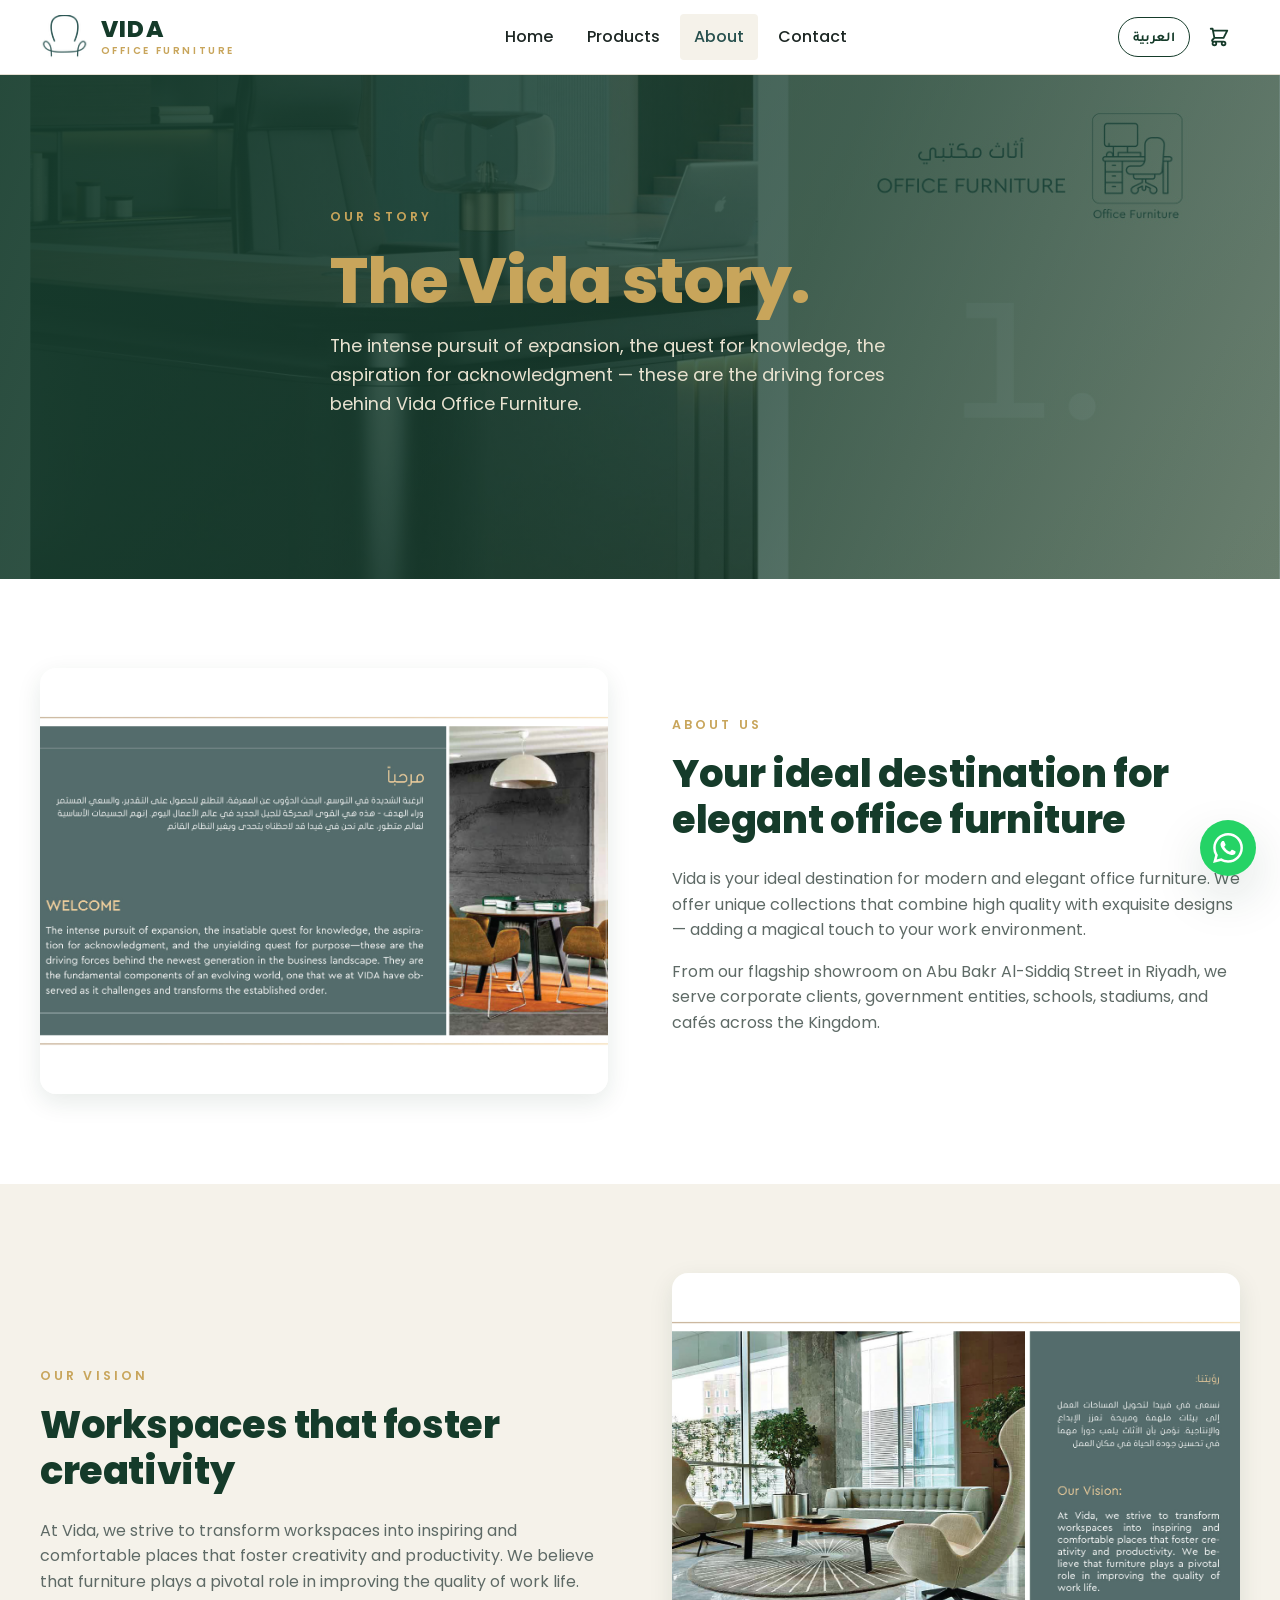
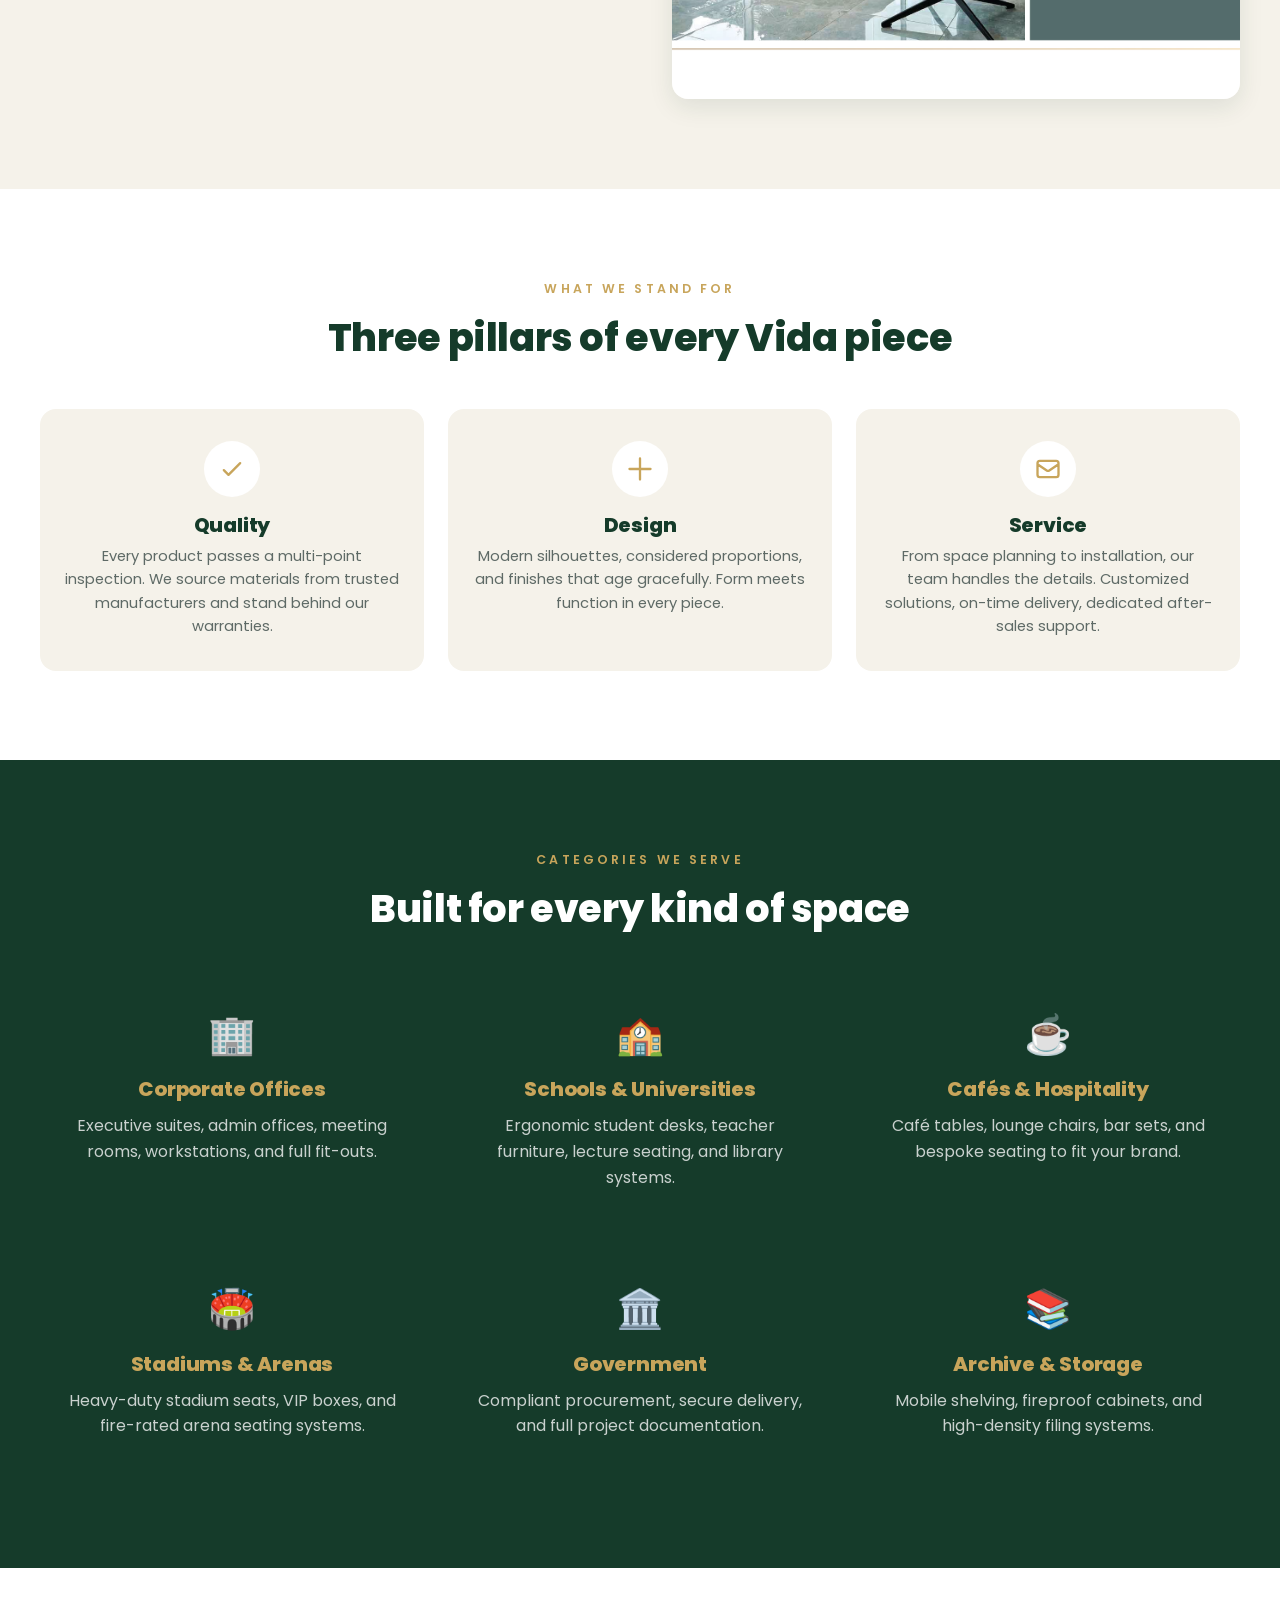
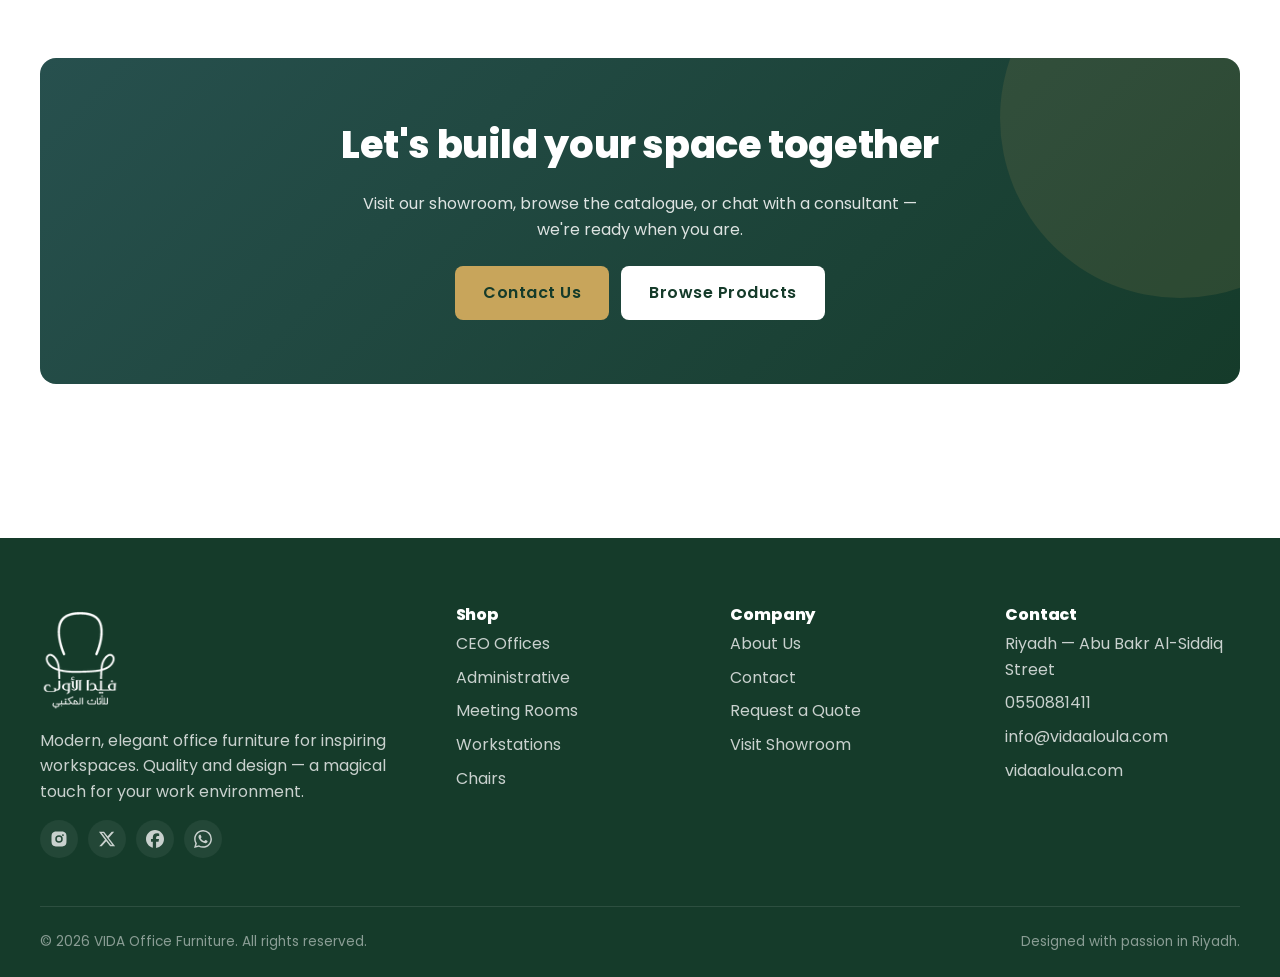
==== pages/about.html @ 9cdf2e48 "Initial commit — VIDA Office Furniture website Bilingual (Arabic / English) responsive e-commerce si" ====
<!DOCTYPE html>
<html lang="en" data-title-en="About Us" data-title-ar="من نحن">
<head>
  <meta charset="UTF-8">
  <meta name="viewport" content="width=device-width, initial-scale=1.0">
  <script>
    /* Set lang/dir BEFORE first paint — prevents English flashing under Arabic */
    (function() {
      try {
        var lang = localStorage.getItem("vida_lang") || "en";
        document.documentElement.lang = lang;
        document.documentElement.dir  = lang === "ar" ? "rtl" : "ltr";
      } catch (e) {}
    })();
  </script>
  <title>About VIDA — Modern Office Furniture in Riyadh</title>
  <meta name="description" content="VIDA Office Furniture is your ideal destination for modern and elegant office furniture in Riyadh.">
  <link href="https://fonts.googleapis.com/css2?family=Poppins:wght@300;400;500;600;700;800;900&family=Tajawal:wght@300;400;500;700;800;900&display=swap" rel="stylesheet">
  <link rel="stylesheet" href="../css/styles.css">
  <link rel="icon" type="image/png" sizes="32x32" href="../favicon-32.png">
  <link rel="icon" type="image/png" sizes="16x16" href="../favicon-16.png">
  <link rel="apple-touch-icon" sizes="180x180" href="../apple-touch-icon.png">
  <link rel="icon" href="../favicon.ico" sizes="any">
</head>
<body data-page="about">

  <section class="hero" style="min-height: 56vh">
    <div class="hero__media" style="background-image:url('../images/pages/prof_p09.jpg')"></div>
    <div class="hero__overlay"></div>
    <div class="hero__content">
      <span class="eyebrow" style="color: var(--vida-gold)"><span data-lang-en>Our Story</span><span data-lang-ar>قصتنا</span></span>
      <h1>
        <span data-lang-en>The <span>Vida</span> story.</span>
        <span data-lang-ar>قصة <span>فيدا</span>.</span>
      </h1>
      <p>
        <span data-lang-en>The intense pursuit of expansion, the quest for knowledge, the aspiration for acknowledgment — these are the driving forces behind Vida Office Furniture.</span>
        <span data-lang-ar>السعي المكثف للتوسع، والتطلع للمعرفة، والطموح للاعتراف — هذه هي القوى المحركة لفيدا الأولى للأثاث المكتبي.</span>
      </p>
    </div>
  </section>

  <section class="section">
    <div class="container">
      <div class="split">
        <img src="../images/pages/prof_p04.jpg" alt="Vida office showroom">
        <div>
          <span class="eyebrow"><span data-lang-en>About Us</span><span data-lang-ar>من نحن</span></span>
          <h2><span data-lang-en>Your ideal destination for elegant office furniture</span><span data-lang-ar>وجهتك المثالية للأثاث المكتبي الأنيق</span></h2>
          <p><span data-lang-en>Vida is your ideal destination for modern and elegant office furniture. We offer unique collections that combine high quality with exquisite designs — adding a magical touch to your work environment.</span><span data-lang-ar>فيدا هي وجهتك المثالية للأثاث المكتبي العصري والأنيق. نقدم مجموعات فريدة تجمع بين الجودة العالية والتصاميم الراقية — لإضافة لمسة سحرية على بيئة عملك.</span></p>
          <p><span data-lang-en>From our flagship showroom on Abu Bakr Al-Siddiq Street in Riyadh, we serve corporate clients, government entities, schools, stadiums, and cafés across the Kingdom.</span><span data-lang-ar>من معرضنا الرئيسي في شارع أبو بكر الصديق بالرياض، نخدم الشركات والجهات الحكومية والمدارس والملاعب والمقاهي في جميع أنحاء المملكة.</span></p>
        </div>
      </div>
    </div>
  </section>

  <section class="section" style="background: var(--vida-bone)">
    <div class="container">
      <div class="split split--reverse">
        <img src="../images/pages/prof_p06.jpg" alt="Vida vision">
        <div>
          <span class="eyebrow"><span data-lang-en>Our Vision</span><span data-lang-ar>رؤيتنا</span></span>
          <h2><span data-lang-en>Workspaces that foster creativity</span><span data-lang-ar>مساحات تُغذّي الإبداع</span></h2>
          <p><span data-lang-en>At Vida, we strive to transform workspaces into inspiring and comfortable places that foster creativity and productivity. We believe that furniture plays a pivotal role in improving the quality of work life.</span><span data-lang-ar>في فيدا، نسعى لتحويل مساحات العمل إلى أماكن ملهمة ومريحة تُعزز الإبداع والإنتاجية. نؤمن بأن الأثاث يلعب دوراً محورياً في تحسين جودة حياة العمل.</span></p>
        </div>
      </div>
    </div>
  </section>

  <section class="section">
    <div class="container">
      <div class="section-head">
        <span class="eyebrow"><span data-lang-en>What We Stand For</span><span data-lang-ar>ما نؤمن به</span></span>
        <h2><span data-lang-en>Three pillars of every Vida piece</span><span data-lang-ar>ثلاثة أركان في كل قطعة من فيدا</span></h2>
      </div>
      <div class="grid cols-3 cols-3-md">
        <div class="value-card">
          <div class="value-card__icon">
            <svg fill="none" stroke="currentColor" stroke-width="2" viewBox="0 0 24 24"><path stroke-linecap="round" stroke-linejoin="round" d="M5 13l4 4L19 7"/></svg>
          </div>
          <h3><span data-lang-en>Quality</span><span data-lang-ar>الجودة</span></h3>
          <p><span data-lang-en>Every product passes a multi-point inspection. We source materials from trusted manufacturers and stand behind our warranties.</span><span data-lang-ar>كل منتج يمر بفحص متعدد النقاط. نختار خاماتنا من مصنّعين موثوقين ونقف خلف ضماناتنا.</span></p>
        </div>
        <div class="value-card">
          <div class="value-card__icon">
            <svg fill="none" stroke="currentColor" stroke-width="2" viewBox="0 0 24 24"><path stroke-linecap="round" stroke-linejoin="round" d="M12 3v18M3 12h18"/></svg>
          </div>
          <h3><span data-lang-en>Design</span><span data-lang-ar>التصميم</span></h3>
          <p><span data-lang-en>Modern silhouettes, considered proportions, and finishes that age gracefully. Form meets function in every piece.</span><span data-lang-ar>خطوط حديثة ونسب مدروسة ولمسات نهائية تتقدم بشكل أنيق. الشكل يلتقي بالوظيفة في كل قطعة.</span></p>
        </div>
        <div class="value-card">
          <div class="value-card__icon">
            <svg fill="none" stroke="currentColor" stroke-width="2" viewBox="0 0 24 24"><path stroke-linecap="round" stroke-linejoin="round" d="M3 8l7.89 5.26a2 2 0 002.22 0L21 8M5 19h14a2 2 0 002-2V7a2 2 0 00-2-2H5a2 2 0 00-2 2v10a2 2 0 002 2z"/></svg>
          </div>
          <h3><span data-lang-en>Service</span><span data-lang-ar>الخدمة</span></h3>
          <p><span data-lang-en>From space planning to installation, our team handles the details. Customized solutions, on-time delivery, dedicated after-sales support.</span><span data-lang-ar>من تخطيط المساحة إلى التركيب، فريقنا يتولى التفاصيل. حلول مخصصة وتسليم في الموعد ودعم متفانٍ بعد البيع.</span></p>
        </div>
      </div>
    </div>
  </section>

  <section class="section" style="background: var(--vida-darker); color: #fff;">
    <div class="container">
      <div class="section-head">
        <span class="eyebrow"><span data-lang-en>Categories We Serve</span><span data-lang-ar>القطاعات التي نخدمها</span></span>
        <h2 style="color: #fff"><span data-lang-en>Built for every kind of space</span><span data-lang-ar>مصممون لكل نوع من المساحات</span></h2>
      </div>
      <div class="grid cols-3 cols-3-md">
        <div style="text-align:center; padding: 24px;">
          <div style="font-size: 2.4rem; margin-bottom: 12px;">🏢</div>
          <h3 style="color: var(--vida-gold)"><span data-lang-en>Corporate Offices</span><span data-lang-ar>المكاتب المؤسسية</span></h3>
          <p style="color: #c9d1ce"><span data-lang-en>Executive suites, admin offices, meeting rooms, workstations, and full fit-outs.</span><span data-lang-ar>أجنحة تنفيذية، مكاتب إدارية، غرف اجتماعات، محطات عمل، وتجهيز كامل.</span></p>
        </div>
        <div style="text-align:center; padding: 24px;">
          <div style="font-size: 2.4rem; margin-bottom: 12px;">🏫</div>
          <h3 style="color: var(--vida-gold)"><span data-lang-en>Schools & Universities</span><span data-lang-ar>المدارس والجامعات</span></h3>
          <p style="color: #c9d1ce"><span data-lang-en>Ergonomic student desks, teacher furniture, lecture seating, and library systems.</span><span data-lang-ar>مكاتب طلاب مريحة، أثاث للمعلمين، مقاعد محاضرات، وأنظمة مكتبات.</span></p>
        </div>
        <div style="text-align:center; padding: 24px;">
          <div style="font-size: 2.4rem; margin-bottom: 12px;">☕</div>
          <h3 style="color: var(--vida-gold)"><span data-lang-en>Cafés & Hospitality</span><span data-lang-ar>المقاهي والضيافة</span></h3>
          <p style="color: #c9d1ce"><span data-lang-en>Café tables, lounge chairs, bar sets, and bespoke seating to fit your brand.</span><span data-lang-ar>طاولات كافيهات، كراسي لاونج، أطقم بار، ومقاعد مخصصة لتناسب علامتك.</span></p>
        </div>
        <div style="text-align:center; padding: 24px;">
          <div style="font-size: 2.4rem; margin-bottom: 12px;">🏟️</div>
          <h3 style="color: var(--vida-gold)"><span data-lang-en>Stadiums & Arenas</span><span data-lang-ar>الملاعب والمدرجات</span></h3>
          <p style="color: #c9d1ce"><span data-lang-en>Heavy-duty stadium seats, VIP boxes, and fire-rated arena seating systems.</span><span data-lang-ar>كراسي ملاعب قوية التحمل، مقصورات VIP، وأنظمة جلوس مقاومة للحريق.</span></p>
        </div>
        <div style="text-align:center; padding: 24px;">
          <div style="font-size: 2.4rem; margin-bottom: 12px;">🏛️</div>
          <h3 style="color: var(--vida-gold)"><span data-lang-en>Government</span><span data-lang-ar>القطاع الحكومي</span></h3>
          <p style="color: #c9d1ce"><span data-lang-en>Compliant procurement, secure delivery, and full project documentation.</span><span data-lang-ar>توريد متوافق، تسليم آمن، وتوثيق كامل للمشروع.</span></p>
        </div>
        <div style="text-align:center; padding: 24px;">
          <div style="font-size: 2.4rem; margin-bottom: 12px;">📚</div>
          <h3 style="color: var(--vida-gold)"><span data-lang-en>Archive & Storage</span><span data-lang-ar>الأرشفة والتخزين</span></h3>
          <p style="color: #c9d1ce"><span data-lang-en>Mobile shelving, fireproof cabinets, and high-density filing systems.</span><span data-lang-ar>رفوف متحركة، خزائن مقاومة للحريق، وأنظمة ملفات عالية الكثافة.</span></p>
        </div>
      </div>
    </div>
  </section>

  <section class="section">
    <div class="container">
      <div class="cta-banner">
        <h2 style="color: #fff"><span data-lang-en>Let's build your space together</span><span data-lang-ar>هيا نبني مساحتك معاً</span></h2>
        <p><span data-lang-en>Visit our showroom, browse the catalogue, or chat with a consultant — we're ready when you are.</span><span data-lang-ar>زُر المعرض، استعرض الكاتالوج، أو تحدث مع مستشار — نحن جاهزون متى ما كنت جاهزاً.</span></p>
        <div class="cta-banner__actions">
          <a href="contact.html" class="btn btn--gold"><span data-lang-en>Contact Us</span><span data-lang-ar>تواصل معنا</span></a>
          <a href="products.html" class="btn btn--light"><span data-lang-en>Browse Products</span><span data-lang-ar>تصفّح المنتجات</span></a>
        </div>
      </div>
    </div>
  </section>

  <script src="../js/products.js"></script>
  <script src="../js/main.js"></script>
</body>
</html>
---- css/styles.css ----
/* ============================================================
   VIDA Office Furniture — Master Stylesheet
   Brand: Dark Slate Gray #27504E, Gold #C8A55B, Cream #DBDBD5
   ============================================================ */

:root {
  --vida-dark:    #27504E;
  --vida-darker:  #153B2A;
  --vida-gold:    #C8A55B;
  --vida-gold-2:  #EFCF9D;
  --vida-sage:    #8EA37E;
  --vida-cream:   #DBDBD5;
  --vida-bone:    #F5F2EA;
  --vida-deep:    #212120;
  --vida-wine:    #502729;
  --vida-grey:    #646F75;
  --vida-line:    #e5e0d4;

  --text:         #1d2724;
  --text-soft:    #5e6a66;
  --text-mute:    #8a938f;

  --shadow-sm:    0 1px 3px rgba(21, 59, 42, 0.08);
  --shadow:       0 8px 24px rgba(21, 59, 42, 0.10);
  --shadow-lg:    0 20px 50px rgba(21, 59, 42, 0.15);

  --r-sm: 4px;
  --r:    8px;
  --r-lg: 16px;

  --maxw: 1280px;
  --gutter: clamp(16px, 4vw, 40px);

  /* Brand-spec fonts from vida brandE.pdf (page 11 FONTS):
     VIDA ENGLISH → Poppins
     VIDA ARABIC  → Tajawal
     Both are geometric sans-serifs designed for harmony when used together. */
  --font-en: 'Poppins', 'Tajawal', -apple-system, 'Segoe UI', sans-serif;
  --font-ar: 'Tajawal', 'Poppins', 'Segoe UI', Tahoma, sans-serif;
  --font-brand: 'Poppins', 'Tajawal', sans-serif;
}

/* Apply unified base font globally so every element (forms, selects, buttons,
   nested inline spans) renders in the same family family — no orphan fallbacks. */
html, body, input, select, textarea, button {
  font-family: var(--font-en);
}
html[lang="ar"], html[lang="ar"] body,
html[lang="ar"] input, html[lang="ar"] select, html[lang="ar"] textarea, html[lang="ar"] button {
  font-family: var(--font-ar);
}

/* ---------- Reset ---------- */
*, *::before, *::after { box-sizing: border-box; }
html, body { margin: 0; padding: 0; }
img { max-width: 100%; height: auto; display: block; }
button { font: inherit; cursor: pointer; border: 0; background: none; }
a { color: inherit; text-decoration: none; }
input, select, textarea { font: inherit; }
ul, ol { list-style: none; padding: 0; margin: 0; }

/* ---------- Body / Language ---------- */
html { scroll-behavior: smooth; }
body {
  font-family: var(--font-en);
  color: var(--text);
  background: #fff;
  line-height: 1.6;
  -webkit-font-smoothing: antialiased;
}
html[lang="ar"] body { font-family: var(--font-ar); direction: rtl; }

/* Language visibility — keep highly specific so no inline display can override. */
[data-lang-en] { display: inline !important; }
[data-lang-ar] { display: none    !important; }
html[lang="ar"] [data-lang-en] { display: none    !important; }
html[lang="ar"] [data-lang-ar] { display: inline  !important; }
/* If a lang span sits in a block context (heading, paragraph alone) we still
   want it to occupy block flow — let JS optionally override via .lang-block. */

/* ---------- Typography ---------- */
h1, h2, h3, h4 {
  font-family: var(--font-en);
  color: var(--vida-darker);
  line-height: 1.2;
  margin: 0 0 .6em;
  font-weight: 800;
  letter-spacing: -.01em;
}
html[lang="ar"] h1,
html[lang="ar"] h2,
html[lang="ar"] h3,
html[lang="ar"] h4 {
  font-family: var(--font-ar);
  font-weight: 800;
  letter-spacing: 0;
  line-height: 1.4;   /* Arabic letterforms need a touch more line-height */
}
h1 { font-size: clamp(2rem, 4vw, 3.4rem); letter-spacing: -.02em; }
h2 { font-size: clamp(1.6rem, 3vw, 2.4rem); }
h3 { font-size: 1.25rem; }
p  { margin: 0 0 1em; color: var(--text-soft); font-family: inherit; }
html[lang="ar"] p { line-height: 1.85; }
html[lang="ar"] .muted { line-height: 1.85; }

.eyebrow {
  display: inline-block;
  color: var(--vida-gold);
  letter-spacing: .25em;
  font-size: .78rem;
  text-transform: uppercase;
  font-weight: 600;
  margin-bottom: 1rem;
  font-family: var(--font-brand);
}
/* In Arabic the eyebrow should use the unified Arabic font with relaxed
   letter-spacing (Arabic doesn't tolerate wide tracking the way Latin does). */
html[lang="ar"] .eyebrow {
  letter-spacing: .04em;
  text-transform: none;
  font-size: .9rem;
  font-weight: 700;
  font-family: var(--font-ar);
}
.muted { color: var(--text-mute); }

/* ---------- Layout helpers ---------- */
.container { width: 100%; max-width: var(--maxw); margin: 0 auto; padding: 0 var(--gutter); }
.section { padding: clamp(48px, 7vw, 96px) 0; }
.section--tight { padding: clamp(32px, 4vw, 56px) 0; }
.grid { display: grid; gap: 24px; }
.cols-2 { grid-template-columns: repeat(2, 1fr); }
.cols-3 { grid-template-columns: repeat(3, 1fr); }
.cols-4 { grid-template-columns: repeat(4, 1fr); }
@media (max-width: 900px) {
  .cols-2, .cols-3, .cols-4 { grid-template-columns: 1fr; }
  .cols-3-md { grid-template-columns: repeat(2, 1fr); }
  .cols-4-md { grid-template-columns: repeat(2, 1fr); }
}

/* ---------- Buttons ---------- */
.btn {
  display: inline-flex; align-items: center; gap: .5rem;
  padding: 14px 28px;
  border-radius: var(--r);
  font-weight: 600;
  letter-spacing: .03em;
  transition: transform .15s ease, box-shadow .15s ease, background .15s ease, color .15s ease;
  white-space: nowrap;
}
.btn:hover { transform: translateY(-1px); }
.btn--primary  { background: var(--vida-dark); color: #fff; }
.btn--primary:hover { background: var(--vida-darker); box-shadow: var(--shadow); }
.btn--gold     { background: var(--vida-gold); color: var(--vida-darker); }
.btn--gold:hover { background: var(--vida-gold-2); }
.btn--ghost    { background: transparent; color: var(--vida-darker); border: 1.5px solid var(--vida-darker); }
.btn--ghost:hover { background: var(--vida-darker); color: #fff; }
.btn--light    { background: #fff; color: var(--vida-darker); }
.btn--sm       { padding: 10px 18px; font-size: .9rem; }

/* ---------- Header ---------- */
.site-header {
  position: sticky; top: 0; z-index: 100;
  background: rgba(255,255,255,.96);
  backdrop-filter: saturate(180%) blur(10px);
  border-bottom: 1px solid var(--vida-line);
}
.site-header__inner {
  display: flex; align-items: center; justify-content: space-between;
  padding: 14px var(--gutter);
  max-width: var(--maxw);
  margin: 0 auto;
}
.logo {
  display: inline-flex; align-items: center; gap: 12px;
  color: var(--vida-darker);
  font-family: var(--font-brand);
}
.logo__mark {
  width: auto; height: 44px;
  object-fit: contain;
  display: block;
}
.logo__text { line-height: 1.1; display: inline-flex; flex-direction: column; gap: 4px; }
.logo__word {
  font-family: var(--font-brand);
  font-weight: 800;
  font-size: 1.45rem;
  letter-spacing: .06em;
}
.logo__sub {
  font-family: var(--font-brand);
  font-size: .62rem;
  letter-spacing: .26em;
  color: var(--vida-gold);
  font-weight: 600;
  text-transform: uppercase;
}
/* In Arabic the sub-text is the full company name — give it Tajawal and natural spacing. */
html[lang="ar"] .logo__sub {
  font-family: var(--font-ar);
  font-size: .82rem;
  letter-spacing: 0;
  text-transform: none;
  font-weight: 600;
  color: var(--vida-gold);
}
html[lang="ar"] .logo__word { font-family: var(--font-brand); }

@media (max-width: 600px) {
  .logo__mark { height: 36px; }
  .logo__word { font-size: 1.2rem; }
  .logo__sub  { font-size: .55rem; letter-spacing: .18em; }
  html[lang="ar"] .logo__sub { font-size: .75rem; letter-spacing: 0; }
}

.nav { display: flex; align-items: center; gap: 6px; }
.nav a {
  padding: 10px 14px;
  color: var(--text);
  font-weight: 500;
  border-radius: var(--r-sm);
  transition: color .15s, background .15s;
}
.nav a:hover, .nav a.active { color: var(--vida-dark); background: var(--vida-bone); }

.header-tools { display: flex; align-items: center; gap: 8px; }
.icon-btn {
  width: 42px; height: 42px;
  display: grid; place-items: center;
  border-radius: 50%;
  color: var(--vida-darker);
  position: relative;
  transition: background .15s;
}
.icon-btn:hover { background: var(--vida-bone); }
.icon-btn svg { width: 22px; height: 22px; }

.cart-badge {
  position: absolute; top: 4px; inset-inline-end: 4px;
  background: var(--vida-gold);
  color: var(--vida-darker);
  font-size: .7rem; font-weight: 700;
  min-width: 18px; height: 18px;
  border-radius: 9px;
  display: grid; place-items: center;
  padding: 0 5px;
}

.lang-toggle {
  padding: 8px 14px;
  border: 1.5px solid var(--vida-darker);
  border-radius: 999px;
  color: var(--vida-darker);
  font-weight: 600;
  font-size: .85rem;
  transition: all .15s;
}
.lang-toggle:hover { background: var(--vida-darker); color: #fff; }

.menu-btn { display: none; }
@media (max-width: 900px) {
  .nav { position: fixed; inset: 64px 0 auto 0; flex-direction: column; gap: 0; background: #fff; border-top: 1px solid var(--vida-line); padding: 12px var(--gutter); transform: translateY(-110%); transition: transform .25s; box-shadow: var(--shadow); }
  .nav.open { transform: translateY(0); }
  .nav a { width: 100%; padding: 14px 12px; border-radius: 0; border-bottom: 1px solid var(--vida-line); }
  .menu-btn { display: grid; }
}

/* ---------- Hero ---------- */
.hero {
  position: relative;
  min-height: 88vh;
  display: grid;
  align-items: center;
  background: linear-gradient(135deg, var(--vida-dark) 0%, var(--vida-darker) 100%);
  color: #fff;
  overflow: hidden;
}
.hero__media {
  position: absolute; inset: 0;
  background-size: cover; background-position: center;
  opacity: .45;
}
.hero__overlay {
  position: absolute; inset: 0;
  background: linear-gradient(110deg, rgba(21,59,42,.85) 0%, rgba(21,59,42,.5) 60%, transparent 100%);
}
html[lang="ar"] .hero__overlay { background: linear-gradient(250deg, rgba(21,59,42,.85) 0%, rgba(21,59,42,.5) 60%, transparent 100%); }
.hero__content {
  position: relative; z-index: 1;
  max-width: 700px;
  padding: 0 var(--gutter);
  width: 100%;
  margin: 0 auto;
}
.hero h1 { color: #fff; font-size: clamp(2.2rem, 5vw, 4rem); margin-bottom: .8rem; }
.hero h1 span { color: var(--vida-gold); }
.hero p { font-size: clamp(1rem, 1.4vw, 1.2rem); color: #e8e2d0; margin-bottom: 2rem; max-width: 560px; }
.hero__actions { display: flex; gap: 12px; flex-wrap: wrap; }
.hero__scroll {
  position: absolute; bottom: 24px; left: 50%; transform: translateX(-50%);
  color: rgba(255,255,255,.6); font-size: .8rem; letter-spacing: .2em;
  animation: bounce 2s infinite;
}
@keyframes bounce { 0%, 100% { transform: translate(-50%, 0); } 50% { transform: translate(-50%, -8px); } }

/* ---------- Section header ---------- */
.section-head { text-align: center; max-width: 720px; margin: 0 auto 48px; }
.section-head .eyebrow { display: block; }
.section-head h2 { margin-bottom: 12px; }

/* ---------- Category grid ---------- */
.cat-card {
  position: relative;
  display: block;
  border-radius: var(--r-lg);
  overflow: hidden;
  aspect-ratio: 4/3;
  background: var(--vida-bone);
  transition: transform .25s ease;
}
.cat-card:hover { transform: translateY(-4px); }
.cat-card img {
  width: 100%; height: 100%; object-fit: cover;
  transition: transform .5s ease;
}
.cat-card:hover img { transform: scale(1.06); }
.cat-card__overlay {
  position: absolute; inset: 0;
  background: linear-gradient(180deg, transparent 30%, rgba(21,59,42,.85));
  padding: 24px;
  display: flex; flex-direction: column; justify-content: flex-end;
  color: #fff;
}
.cat-card__title { font-size: 1.4rem; font-weight: 700; margin-bottom: 4px; }
.cat-card__meta { font-size: .9rem; opacity: .8; }

/* ---------- Product card ---------- */
.product-card {
  background: #fff;
  border: 1px solid var(--vida-line);
  border-radius: var(--r-lg);
  overflow: hidden;
  display: flex; flex-direction: column;
  transition: transform .2s, box-shadow .2s, border-color .2s;
}
.product-card:hover { transform: translateY(-4px); box-shadow: var(--shadow-lg); border-color: var(--vida-gold); }
.product-card__img {
  aspect-ratio: 4/3;
  background: var(--vida-bone);
  overflow: hidden;
  position: relative;
}
.product-card__img img { width: 100%; height: 100%; object-fit: cover; transition: transform .5s; }
.product-card:hover .product-card__img img { transform: scale(1.06); }
.product-card__series {
  position: absolute; top: 12px; inset-inline-start: 12px;
  background: var(--vida-gold); color: var(--vida-darker);
  padding: 4px 10px; border-radius: var(--r-sm);
  font-size: .7rem; font-weight: 700; letter-spacing: .1em; text-transform: uppercase;
}
.product-card__body {
  padding: 18px;
  display: flex; flex-direction: column;
  flex: 1;
}
.product-card__cat { color: var(--text-mute); font-size: .8rem; text-transform: uppercase; letter-spacing: .12em; margin-bottom: 4px; }
.product-card__name { font-size: 1.1rem; font-weight: 700; color: var(--vida-darker); margin-bottom: 6px; }
.product-card__price {
  font-size: 1.15rem; font-weight: 700; color: var(--vida-dark);
  margin-top: auto; padding-top: 12px;
  display: flex; justify-content: space-between; align-items: center;
}
.product-card__price small { color: var(--text-mute); font-weight: 500; font-size: .75rem; }

/* ---------- Filters ---------- */
.filter-bar {
  display: flex; flex-wrap: wrap; gap: 8px;
  padding: 0 0 32px;
  border-bottom: 1px solid var(--vida-line);
  margin-bottom: 40px;
}
.filter-chip {
  padding: 8px 16px;
  border: 1.5px solid var(--vida-line);
  border-radius: 999px;
  color: var(--text-soft);
  font-size: .9rem; font-weight: 500;
  transition: all .15s;
}
.filter-chip:hover { border-color: var(--vida-darker); color: var(--vida-darker); }
.filter-chip.active { background: var(--vida-darker); border-color: var(--vida-darker); color: #fff; }

/* ---------- Product detail ---------- */
.pd {
  display: grid;
  grid-template-columns: 1.1fr 1fr;
  gap: clamp(24px, 4vw, 56px);
  padding-top: 32px;
}
@media (max-width: 900px) { .pd { grid-template-columns: 1fr; } }
.pd__gallery {
  aspect-ratio: 4/3;
  border-radius: var(--r-lg);
  overflow: hidden;
  background: var(--vida-bone);
}
.pd__gallery img { width: 100%; height: 100%; object-fit: cover; }
.pd__thumbs { display: flex; gap: 8px; margin-top: 12px; }
.pd__thumb {
  width: 80px; aspect-ratio: 1;
  border-radius: var(--r-sm); overflow: hidden;
  border: 2px solid transparent;
  cursor: pointer;
}
.pd__thumb.active { border-color: var(--vida-gold); }
.pd__thumb img { width: 100%; height: 100%; object-fit: cover; }

.pd__series {
  display: inline-block;
  background: var(--vida-bone);
  color: var(--vida-darker);
  padding: 6px 14px;
  border-radius: var(--r-sm);
  font-size: .8rem; font-weight: 700; letter-spacing: .1em; text-transform: uppercase;
  margin-bottom: 16px;
}
.pd h1 { font-size: clamp(1.8rem, 3vw, 2.6rem); margin-bottom: 12px; }
.pd__sku { color: var(--text-mute); font-size: .85rem; margin-bottom: 16px; }
.pd__price {
  font-size: 2rem; font-weight: 800; color: var(--vida-dark);
  margin: 20px 0;
}
.pd__price small { font-size: .9rem; color: var(--text-mute); font-weight: 500; }

.pd__specs {
  border-top: 1px solid var(--vida-line);
  margin-top: 24px; padding-top: 20px;
}
.pd__spec-row {
  display: flex; justify-content: space-between; align-items: center;
  padding: 12px 0;
  border-bottom: 1px solid var(--vida-line);
}
.pd__spec-row span:first-child { color: var(--text-soft); }
.pd__spec-row span:last-child { font-weight: 700; color: var(--vida-darker); }

.pd__actions { display: flex; gap: 12px; flex-wrap: wrap; margin-top: 28px; }
.pd__qty {
  display: inline-flex; align-items: center;
  border: 1.5px solid var(--vida-line);
  border-radius: var(--r);
  overflow: hidden;
}
.pd__qty button { padding: 12px 16px; color: var(--vida-darker); font-weight: 700; }
.pd__qty button:hover { background: var(--vida-bone); }
.pd__qty input {
  width: 60px; text-align: center;
  border: 0; padding: 12px 0;
  font-weight: 700; color: var(--vida-darker);
}

/* ---------- Cart ---------- */
.cart-layout { display: grid; grid-template-columns: 1.6fr 1fr; gap: 32px; }
@media (max-width: 900px) { .cart-layout { grid-template-columns: 1fr; } }
.cart-item {
  display: grid;
  grid-template-columns: 100px 1fr auto;
  gap: 16px;
  padding: 18px 0;
  border-bottom: 1px solid var(--vida-line);
  align-items: center;
}
.cart-item__img {
  width: 100px; aspect-ratio: 1;
  border-radius: var(--r); overflow: hidden;
  background: var(--vida-bone);
}
.cart-item__img img { width: 100%; height: 100%; object-fit: cover; }
.cart-item__name { font-weight: 700; color: var(--vida-darker); margin-bottom: 4px; }
.cart-item__meta { color: var(--text-mute); font-size: .85rem; }
.cart-item__price { font-weight: 700; color: var(--vida-dark); margin-top: 8px; }
.cart-item__remove {
  color: var(--vida-wine);
  font-size: .85rem;
  margin-top: 6px;
}
.cart-item__remove:hover { text-decoration: underline; }

.cart-summary {
  background: var(--vida-bone);
  border-radius: var(--r-lg);
  padding: 28px;
  height: fit-content;
  position: sticky; top: 96px;
}
.cart-summary h3 { color: var(--vida-darker); margin-bottom: 16px; }
.cart-summary__row {
  display: flex; justify-content: space-between;
  padding: 10px 0;
  color: var(--text-soft);
}
.cart-summary__row--total {
  border-top: 1px solid var(--vida-line);
  margin-top: 12px; padding-top: 16px;
  font-weight: 800; font-size: 1.2rem;
  color: var(--vida-darker);
}
.cart-summary .btn { width: 100%; justify-content: center; margin-top: 16px; }

.cart-empty { text-align: center; padding: 80px 20px; }
.cart-empty svg { width: 80px; color: var(--vida-line); margin: 0 auto 20px; }

/* ---------- Forms ---------- */
.form-grid { display: grid; gap: 16px; }
.form-row { display: grid; gap: 16px; grid-template-columns: 1fr 1fr; }
@media (max-width: 700px) { .form-row { grid-template-columns: 1fr; } }
.field { display: flex; flex-direction: column; gap: 6px; }
.field label { font-size: .85rem; font-weight: 600; color: var(--vida-darker); }
.field input, .field select, .field textarea {
  padding: 12px 14px;
  border: 1.5px solid var(--vida-line);
  border-radius: var(--r);
  background: #fff;
  color: var(--text);
  outline: none;
  transition: border-color .15s, box-shadow .15s;
}
.field input:focus, .field select:focus, .field textarea:focus {
  border-color: var(--vida-gold);
  box-shadow: 0 0 0 3px rgba(200,165,91,.18);
}
.field textarea { min-height: 110px; resize: vertical; }

/* ---------- About / Story sections ---------- */
.split {
  display: grid; grid-template-columns: 1fr 1fr; gap: clamp(24px, 5vw, 64px);
  align-items: center;
}
.split--reverse { direction: rtl; }
.split--reverse > * { direction: ltr; }
html[lang="ar"] .split--reverse { direction: ltr; }
html[lang="ar"] .split--reverse > * { direction: rtl; }
@media (max-width: 900px) { .split, .split--reverse { grid-template-columns: 1fr; direction: ltr; } }
.split img { border-radius: var(--r-lg); aspect-ratio: 4/3; object-fit: cover; box-shadow: var(--shadow); }

.stat { text-align: center; padding: 24px; }
.stat__num { font-size: clamp(2.2rem, 4vw, 3.4rem); font-weight: 800; color: var(--vida-dark); line-height: 1; margin-bottom: 8px; }
.stat__num span { color: var(--vida-gold); }
.stat__label { color: var(--text-mute); font-size: .85rem; letter-spacing: .15em; text-transform: uppercase; }

/* ---------- Value props (icon cards) ---------- */
.value-card {
  padding: 32px 24px;
  background: var(--vida-bone);
  border-radius: var(--r-lg);
  text-align: center;
  transition: transform .2s, background .2s;
}
.value-card:hover { background: #fff; transform: translateY(-4px); box-shadow: var(--shadow); }
.value-card__icon {
  width: 56px; height: 56px;
  margin: 0 auto 16px;
  display: grid; place-items: center;
  background: #fff;
  color: var(--vida-gold);
  border-radius: 50%;
}
.value-card__icon svg { width: 28px; height: 28px; }
.value-card h3 { margin-bottom: 8px; color: var(--vida-darker); }
.value-card p { margin: 0; font-size: .92rem; }

/* ---------- CTA Banner ---------- */
.cta-banner {
  background: linear-gradient(135deg, var(--vida-dark), var(--vida-darker));
  color: #fff;
  border-radius: var(--r-lg);
  padding: clamp(32px, 5vw, 64px);
  text-align: center;
  position: relative;
  overflow: hidden;
}
.cta-banner h2 { color: #fff; }
.cta-banner p { color: rgba(255,255,255,.85); max-width: 560px; margin: 0 auto 24px; }
.cta-banner__actions { display: inline-flex; gap: 12px; flex-wrap: wrap; justify-content: center; }
.cta-banner::before {
  content: ""; position: absolute; right: -120px; top: -120px;
  width: 360px; height: 360px; border-radius: 50%;
  background: var(--vida-gold); opacity: .12;
}

/* ---------- WhatsApp float ---------- */
.whatsapp-float {
  position: fixed;
  bottom: 24px; inset-inline-end: 24px;
  width: 56px; height: 56px;
  background: #25D366;
  color: #fff;
  border-radius: 50%;
  display: grid; place-items: center;
  box-shadow: var(--shadow-lg);
  z-index: 50;
  transition: transform .2s;
}
.whatsapp-float:hover { transform: scale(1.08); }
.whatsapp-float svg { width: 30px; height: 30px; }

/* ---------- Footer ---------- */
.site-footer {
  background: var(--vida-darker);
  color: #c9d1ce;
  padding: 64px 0 24px;
  margin-top: 64px;
}
.site-footer h4 { color: #fff; margin-bottom: 16px; font-size: 1rem; }
.footer-grid { display: grid; grid-template-columns: 1.6fr 1fr 1fr 1fr; gap: 40px; }
@media (max-width: 900px) { .footer-grid { grid-template-columns: 1fr 1fr; gap: 32px; } }
@media (max-width: 600px) { .footer-grid { grid-template-columns: 1fr; } }
.footer-grid a { color: #c9d1ce; transition: color .15s; }
.footer-grid a:hover { color: var(--vida-gold); }
.footer-grid li { padding: 4px 0; }
.footer__bottom {
  border-top: 1px solid rgba(255,255,255,.1);
  margin-top: 48px; padding-top: 24px;
  display: flex; justify-content: space-between; flex-wrap: wrap; gap: 12px;
  font-size: .85rem; color: rgba(255,255,255,.5);
}
.social {
  display: flex; gap: 10px; margin-top: 16px;
}
.social a {
  width: 38px; height: 38px;
  display: grid; place-items: center;
  border-radius: 50%;
  background: rgba(255,255,255,.06);
}
.social a:hover { background: var(--vida-gold); color: var(--vida-darker); }
.social svg { width: 18px; height: 18px; }

/* ---------- Toast ---------- */
.toast {
  position: fixed;
  bottom: 24px; left: 50%; transform: translateX(-50%) translateY(150%);
  background: var(--vida-darker);
  color: #fff;
  padding: 14px 22px;
  border-radius: var(--r);
  font-weight: 600;
  box-shadow: var(--shadow-lg);
  z-index: 200;
  transition: transform .3s ease;
}
.toast.show { transform: translateX(-50%) translateY(0); }

/* ---------- Misc ---------- */
.breadcrumb {
  padding: 16px 0;
  font-size: .85rem;
  color: var(--text-mute);
}
.breadcrumb a { color: var(--vida-darker); }
.breadcrumb a:hover { color: var(--vida-gold); }
.breadcrumb span { margin: 0 8px; }
.divider { height: 1px; background: var(--vida-line); margin: 32px 0; border: 0; }
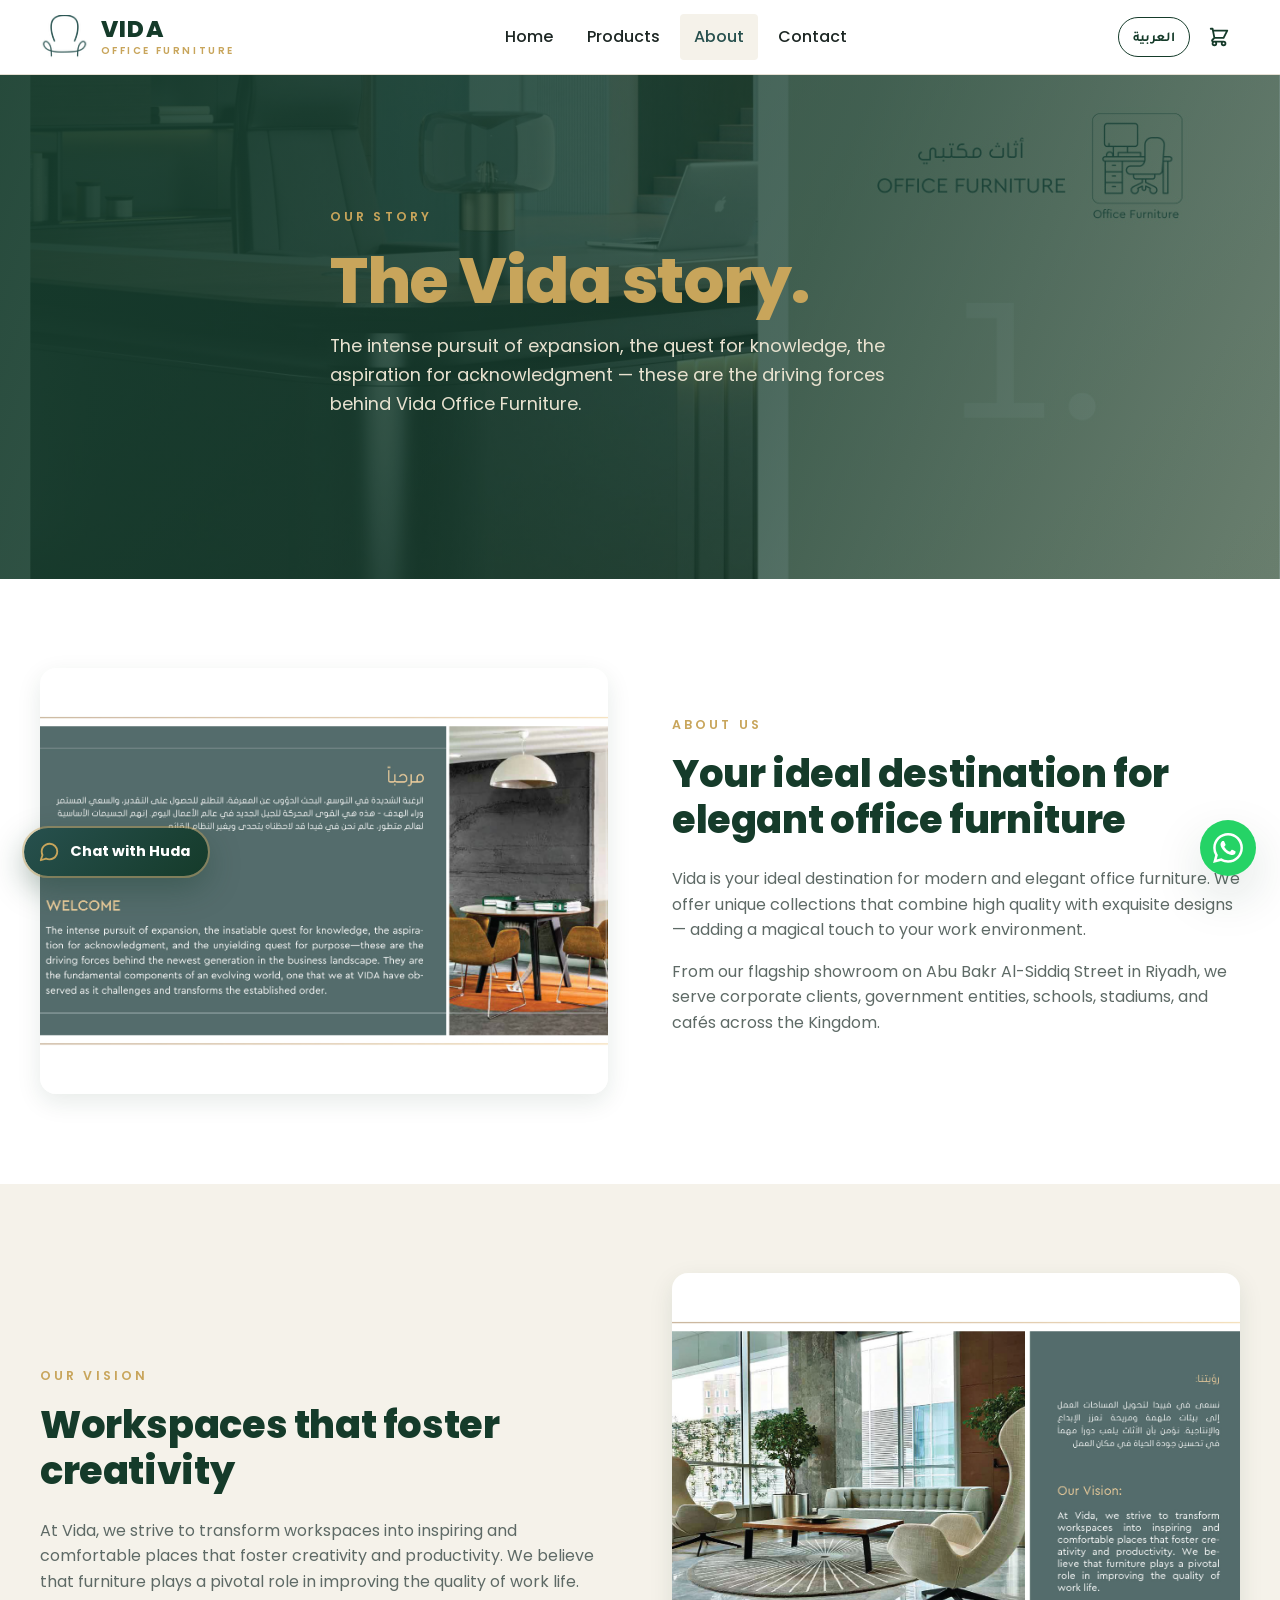
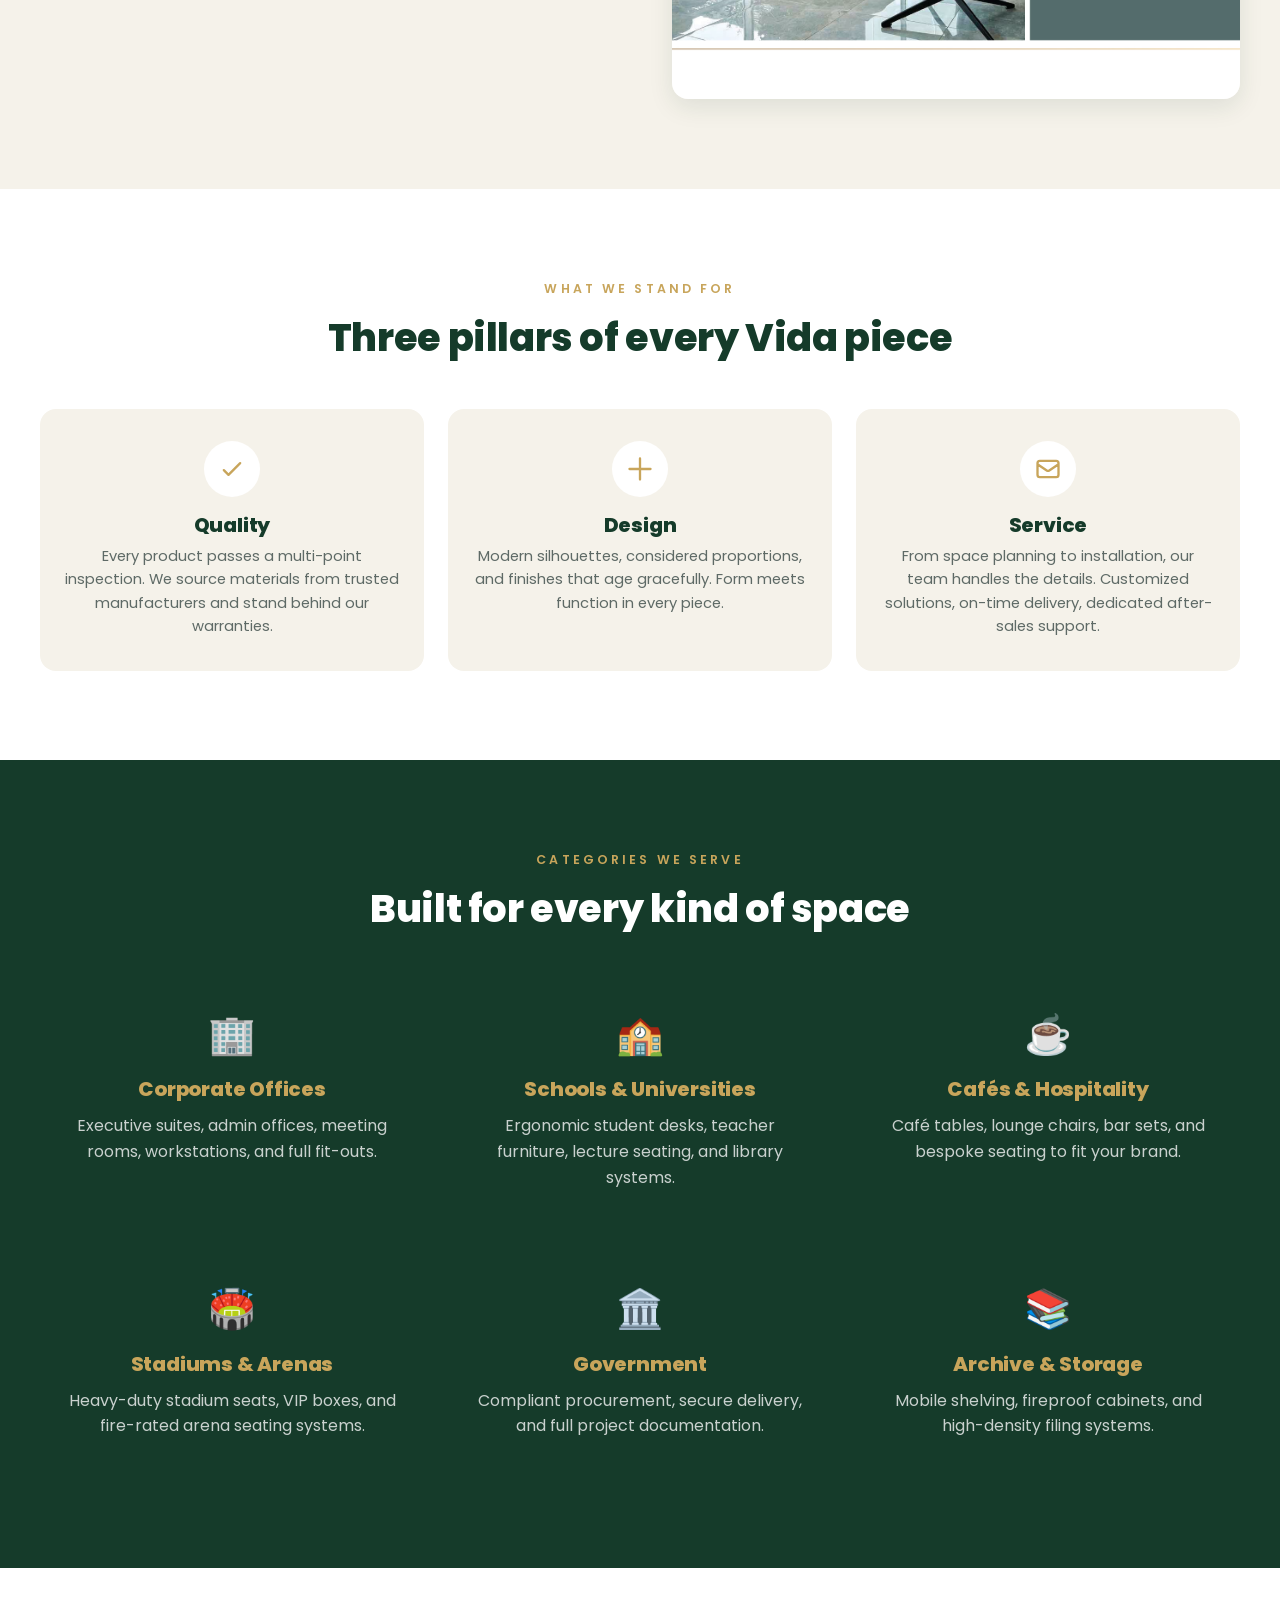
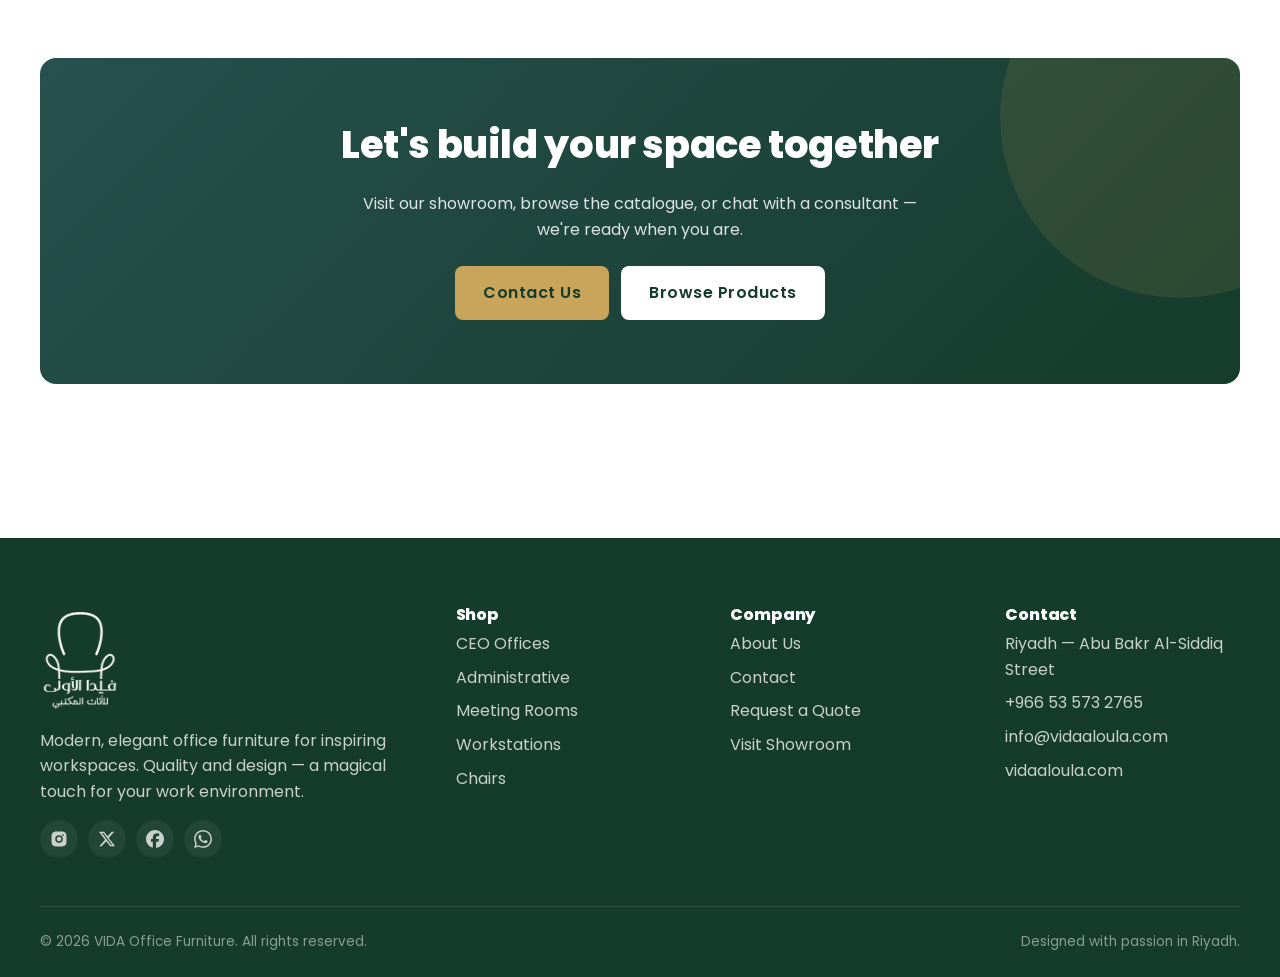
==== commit e3aa5808: "Add Huda — bilingual sales chatbot with office-planning logic Persona: "Huda" — an engineering backg" ====
--- a/pages/about.html
+++ b/pages/about.html
@@ -155,5 +155,6 @@
 
   <script src="../js/products.js"></script>
   <script src="../js/main.js"></script>
+  <script src="../js/huda.js"></script>
 </body>
 </html>
--- a/css/styles.css
+++ b/css/styles.css
@@ -652,6 +652,253 @@
 }
 .toast.show { transform: translateX(-50%) translateY(0); }
 
+/* ===========================================================
+   HUDA — Sales Chatbot
+   =========================================================== */
+.huda-fab {
+  position: fixed;
+  bottom: 24px;
+  inset-inline-start: 24px;
+  z-index: 60;
+  display: inline-flex;
+  align-items: center;
+  gap: 10px;
+  padding: 12px 18px 12px 14px;
+  background: linear-gradient(135deg, var(--vida-dark), var(--vida-darker));
+  color: #fff;
+  border-radius: 999px;
+  box-shadow: 0 12px 32px rgba(21, 59, 42, .35);
+  font-family: var(--font-brand);
+  font-weight: 700;
+  font-size: .92rem;
+  cursor: pointer;
+  transition: transform .2s, box-shadow .2s;
+}
+.huda-fab:hover { transform: translateY(-2px); box-shadow: 0 16px 40px rgba(21, 59, 42, .5); }
+.huda-fab__icon { width: 22px; height: 22px; color: var(--vida-gold); }
+.huda-fab__pulse {
+  position: absolute;
+  inset: -2px;
+  border-radius: 999px;
+  border: 2px solid var(--vida-gold);
+  opacity: 0.45;
+  animation: huda-pulse 2.2s ease-out infinite;
+  pointer-events: none;
+}
+@keyframes huda-pulse {
+  0%   { transform: scale(0.95); opacity: 0.55; }
+  70%  { transform: scale(1.18); opacity: 0; }
+  100% { opacity: 0; }
+}
+@media (max-width: 600px) {
+  .huda-fab__label { display: none; }
+  .huda-fab { padding: 14px; }
+}
+
+.huda-panel {
+  position: fixed;
+  bottom: 24px;
+  inset-inline-start: 24px;
+  width: min(420px, calc(100vw - 32px));
+  height: min(620px, calc(100vh - 48px));
+  background: #fff;
+  border-radius: 20px;
+  box-shadow: 0 30px 80px rgba(21, 59, 42, .35);
+  display: flex;
+  flex-direction: column;
+  overflow: hidden;
+  z-index: 70;
+  opacity: 0;
+  transform: translateY(20px) scale(.95);
+  pointer-events: none;
+  transition: opacity .2s ease, transform .25s ease;
+}
+.huda-panel--open {
+  opacity: 1;
+  transform: translateY(0) scale(1);
+  pointer-events: auto;
+}
+.huda-panel__head {
+  display: flex; align-items: center; gap: 12px;
+  padding: 14px 16px;
+  background: linear-gradient(135deg, var(--vida-dark), var(--vida-darker));
+  color: #fff;
+}
+.huda-avatar {
+  width: 44px; height: 44px;
+  border-radius: 50%;
+  overflow: hidden;
+  flex-shrink: 0;
+  position: relative;
+  box-shadow: 0 2px 6px rgba(0,0,0,.2);
+}
+.huda-avatar::after {
+  content: "";
+  position: absolute;
+  bottom: 1px;
+  inset-inline-end: 1px;
+  width: 11px; height: 11px;
+  border-radius: 50%;
+  background: #2ea043;
+  border: 2px solid #fff;
+}
+.huda-panel__title { flex: 1; min-width: 0; line-height: 1.2; }
+.huda-panel__title strong { font-size: 1.05rem; font-family: var(--font-brand); }
+.huda-panel__sub { font-size: .75rem; color: rgba(255,255,255,.75); margin-top: 2px; }
+.huda-panel__close {
+  width: 32px; height: 32px;
+  display: grid; place-items: center;
+  border-radius: 50%;
+  color: rgba(255,255,255,.85);
+  font-size: 1.1rem;
+  transition: background .15s;
+}
+.huda-panel__close:hover { background: rgba(255,255,255,.12); }
+
+.huda-messages {
+  flex: 1;
+  overflow-y: auto;
+  padding: 16px;
+  background: linear-gradient(180deg, #fbfaf6 0%, #f5f2ea 100%);
+  display: flex;
+  flex-direction: column;
+  gap: 10px;
+}
+.huda-msg { display: flex; flex-direction: column; max-width: 85%; }
+.huda-msg--bot  { align-self: flex-start; }
+.huda-msg--user { align-self: flex-end; }
+.huda-bubble {
+  padding: 10px 14px;
+  border-radius: 18px;
+  font-size: .92rem;
+  line-height: 1.55;
+  word-wrap: break-word;
+}
+.huda-msg--bot .huda-bubble {
+  background: #fff;
+  color: var(--text);
+  border: 1px solid var(--vida-line);
+  border-bottom-left-radius: 4px;
+}
+html[lang="ar"] .huda-msg--bot .huda-bubble {
+  border-bottom-left-radius: 18px;
+  border-bottom-right-radius: 4px;
+}
+.huda-msg--user .huda-bubble {
+  background: var(--vida-dark);
+  color: #fff;
+  border-bottom-right-radius: 4px;
+}
+html[lang="ar"] .huda-msg--user .huda-bubble {
+  border-bottom-right-radius: 18px;
+  border-bottom-left-radius: 4px;
+}
+.huda-time {
+  font-size: .65rem;
+  color: var(--text-mute);
+  margin-top: 2px;
+  padding: 0 4px;
+}
+.huda-bubble a { color: var(--vida-dark); text-decoration: underline; }
+.huda-msg--user .huda-bubble a { color: var(--vida-gold); }
+
+.huda-typing {
+  display: inline-flex; gap: 4px; align-items: center; padding: 2px 0;
+}
+.huda-typing span {
+  width: 6px; height: 6px; border-radius: 50%;
+  background: var(--vida-dark);
+  animation: huda-dot 1.2s infinite ease-in-out;
+}
+.huda-typing span:nth-child(2) { animation-delay: .2s; }
+.huda-typing span:nth-child(3) { animation-delay: .4s; }
+@keyframes huda-dot {
+  0%, 60%, 100% { transform: translateY(0); opacity: .4; }
+  30%           { transform: translateY(-5px); opacity: 1; }
+}
+
+.huda-suggestions {
+  padding: 8px 14px 0;
+  display: flex; gap: 6px; flex-wrap: wrap;
+  background: linear-gradient(180deg, transparent, #f5f2ea);
+}
+.huda-chip {
+  padding: 7px 12px;
+  border: 1.5px solid var(--vida-line);
+  border-radius: 999px;
+  background: #fff;
+  color: var(--vida-darker);
+  font-family: inherit;
+  font-size: .82rem;
+  font-weight: 600;
+  cursor: pointer;
+  transition: background .15s, border-color .15s, transform .1s;
+}
+.huda-chip:hover  { background: var(--vida-darker); color: #fff; border-color: var(--vida-darker); }
+.huda-chip:active { transform: scale(.97); }
+
+.huda-prodgrid {
+  display: grid;
+  grid-template-columns: 1fr 1fr;
+  gap: 8px;
+  margin-top: 4px;
+  align-self: flex-start;
+  width: 100%;
+}
+.huda-prod {
+  background: #fff;
+  border: 1px solid var(--vida-line);
+  border-radius: 12px;
+  overflow: hidden;
+  display: flex;
+  flex-direction: column;
+  transition: transform .15s, box-shadow .15s, border-color .15s;
+}
+.huda-prod:hover { transform: translateY(-2px); border-color: var(--vida-gold); box-shadow: 0 6px 14px rgba(21,59,42,.12); }
+.huda-prod__img  { aspect-ratio: 4/3; background: var(--vida-bone); overflow: hidden; }
+.huda-prod__img img { width: 100%; height: 100%; object-fit: cover; }
+.huda-prod__body { padding: 8px 10px 10px; }
+.huda-prod__name { font-size: .78rem; font-weight: 700; color: var(--vida-darker); line-height: 1.25; min-height: 2.5em; }
+.huda-prod__price { font-size: .78rem; color: var(--vida-dark); font-weight: 800; margin-top: 4px; }
+
+.huda-input {
+  display: flex; gap: 8px;
+  padding: 10px 12px;
+  background: #fff;
+  border-top: 1px solid var(--vida-line);
+}
+.huda-input input {
+  flex: 1;
+  padding: 10px 14px;
+  border: 1.5px solid var(--vida-line);
+  border-radius: 999px;
+  background: var(--vida-bone);
+  outline: none;
+  font-family: inherit;
+  font-size: .92rem;
+  transition: border-color .15s, background .15s;
+}
+.huda-input input:focus { border-color: var(--vida-gold); background: #fff; }
+.huda-input button {
+  width: 40px; height: 40px;
+  border-radius: 50%;
+  background: var(--vida-dark);
+  color: #fff;
+  display: grid; place-items: center;
+  flex-shrink: 0;
+  transition: background .15s;
+}
+.huda-input button:hover { background: var(--vida-darker); }
+.huda-input button svg { width: 18px; height: 18px; }
+html[lang="ar"] .huda-input button svg { transform: scaleX(-1); }
+
+/* Stack Huda above WhatsApp on mobile so they don't overlap */
+@media (max-width: 600px) {
+  .whatsapp-float { bottom: 24px; }
+  .huda-fab { bottom: 90px; }
+  .huda-panel { bottom: 24px; height: calc(100vh - 48px); inset-inline-start: 16px; width: calc(100vw - 32px); }
+}
+
 /* ---------- Misc ---------- */
 .breadcrumb {
   padding: 16px 0;
